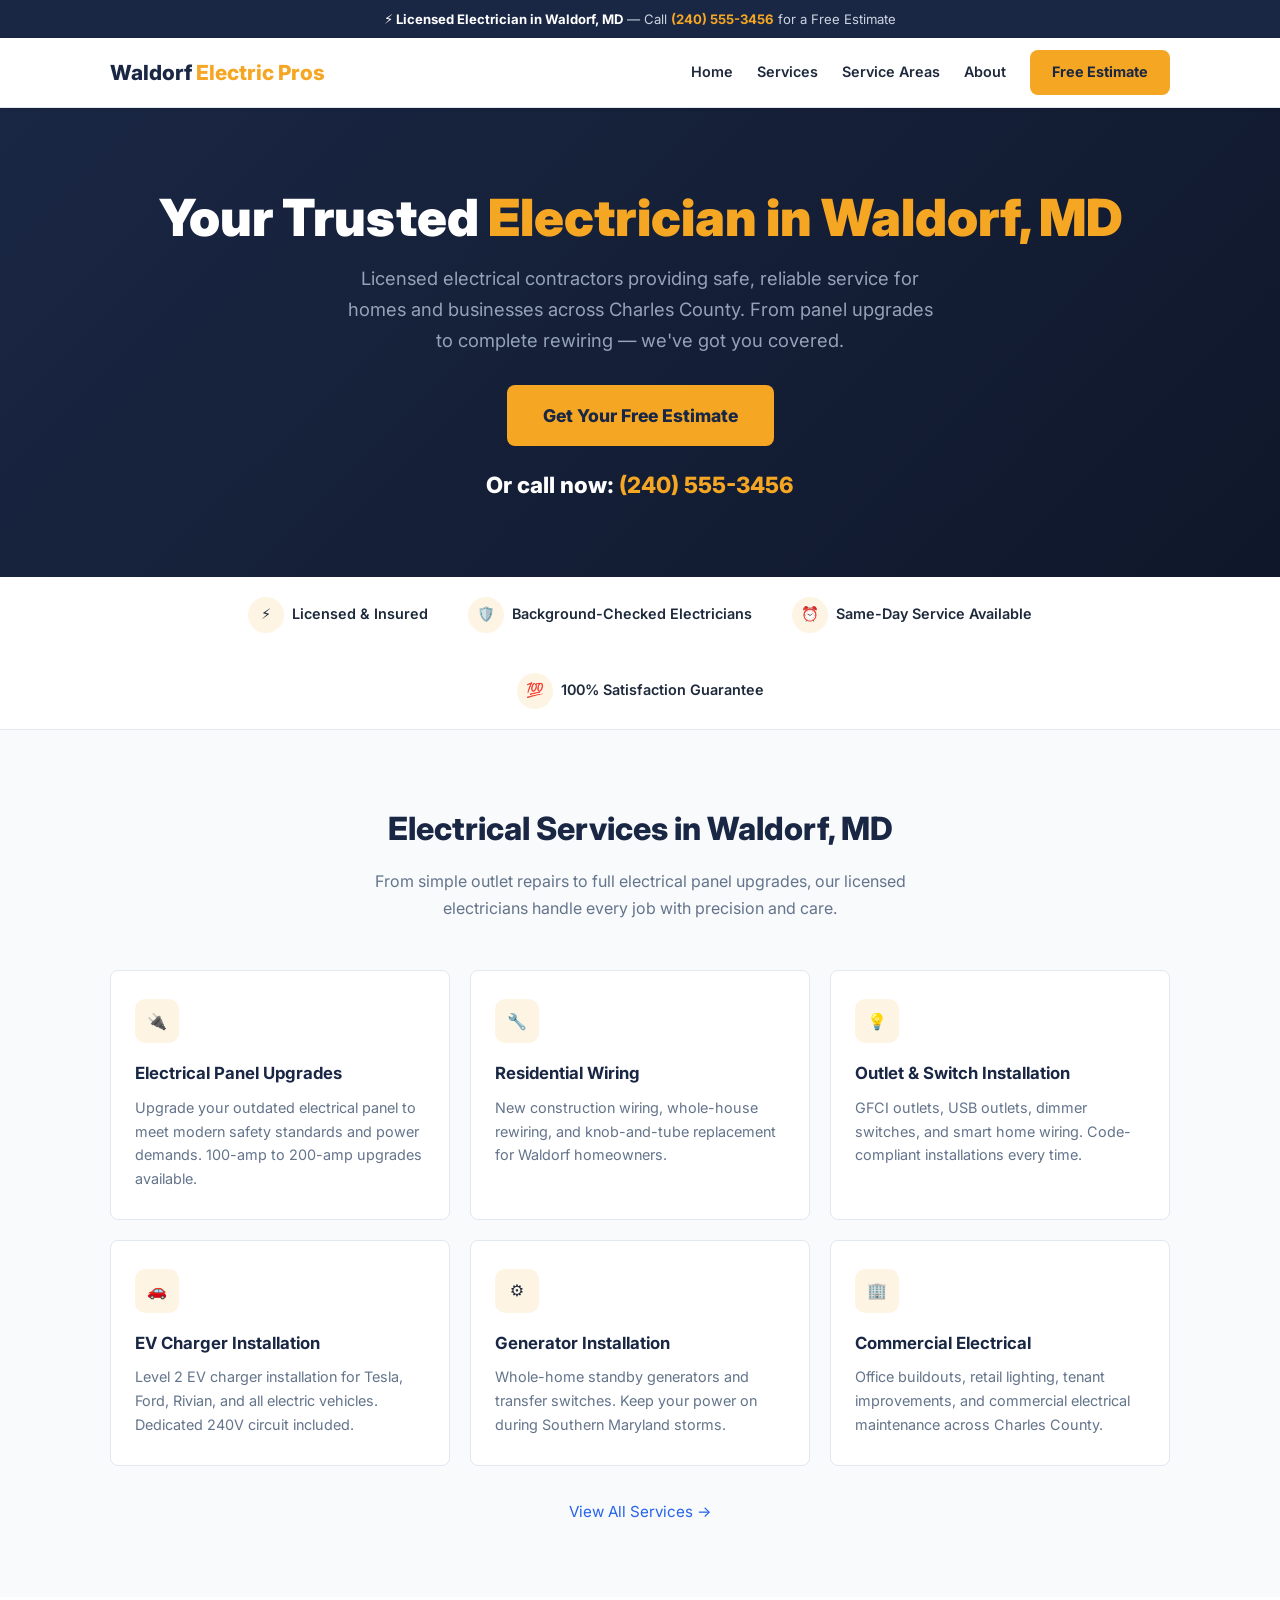
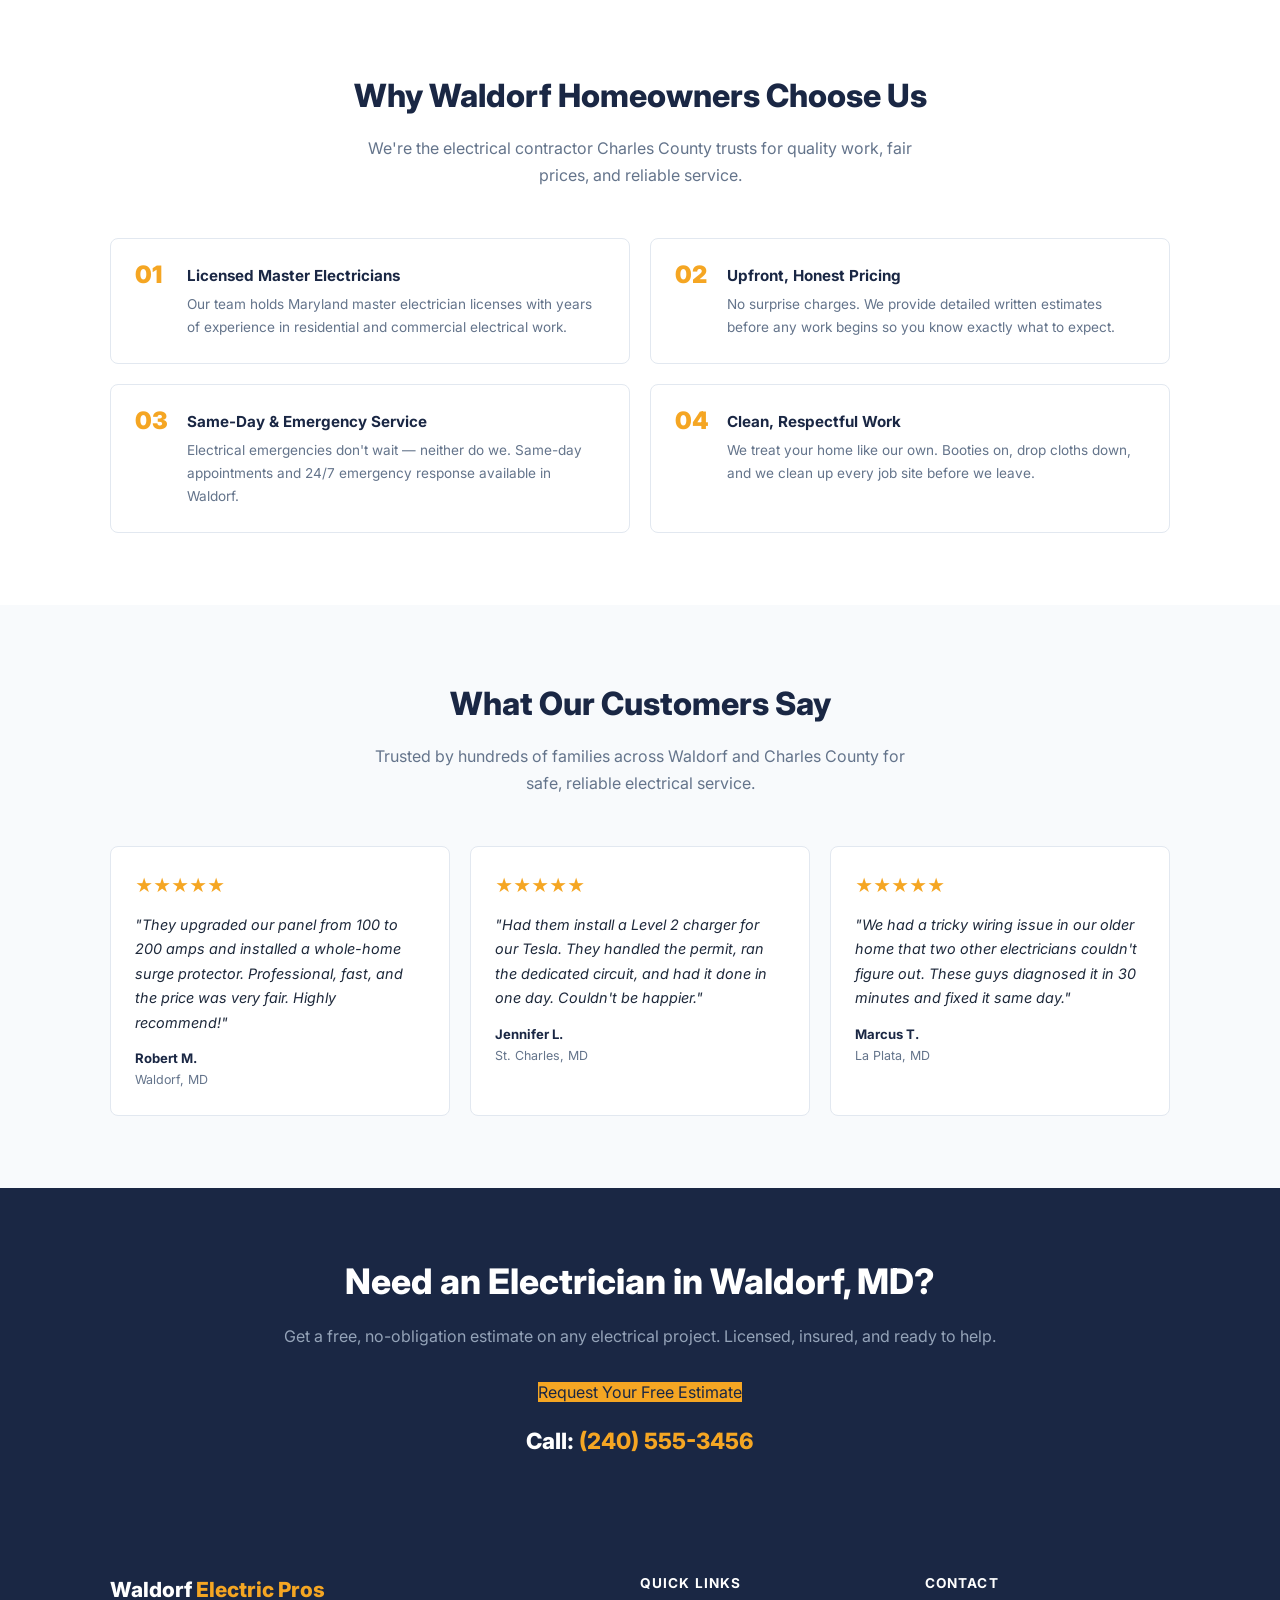
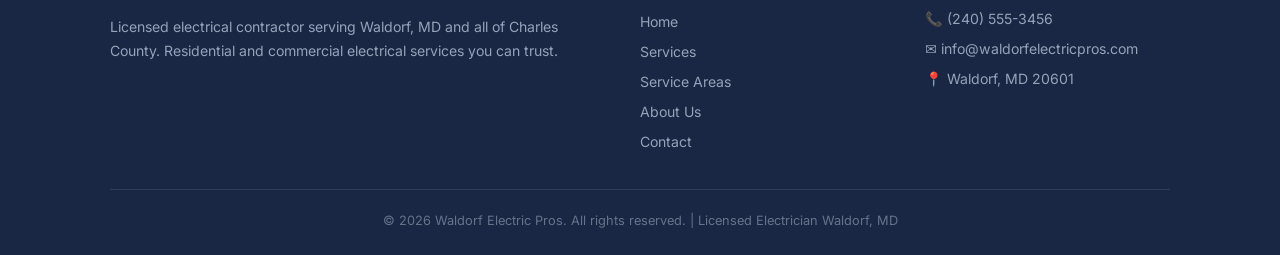
==== index.html @ 26029c0e "Initial build" ====
<!DOCTYPE html>
<html lang="en">
<head>
  <meta charset="UTF-8">
  <meta name="viewport" content="width=device-width, initial-scale=1.0">
  <title>Electrician Waldorf MD | Waldorf Electric Pros – Licensed Electrical Contractor</title>
  <meta name="description" content="Top-rated electrician in Waldorf, MD. Panel upgrades, wiring, EV charger installation & 24/7 emergency electrical service. Licensed electrical contractor serving Charles County. Call (240) 555-3456.">
  <meta name="keywords" content="electrician Waldorf MD, electrical contractor Charles County, panel upgrade Waldorf, EV charger installation Waldorf, emergency electrician Waldorf MD">
  <link rel="canonical" href="https://waldorfelectricpros.com/">
  <link rel="preconnect" href="https://fonts.googleapis.com">
  <link href="https://fonts.googleapis.com/css2?family=Inter:wght@400;600;700;800;900&display=swap" rel="stylesheet">
  <link rel="stylesheet" href="style.css">
</head>
<body>
  <!-- Top Bar -->
  <div class="topbar">
    <strong>⚡ Licensed Electrician in Waldorf, MD</strong> — Call <a href="tel:+12405553456" style="color:#F5A623;font-weight:700;">(240) 555-3456</a> for a Free Estimate
  </div>

  <!-- Header -->
  <header class="site-header">
    <div class="header-inner">
      <a href="index.html" class="site-logo">Waldorf <span>Electric Pros</span></a>
      <nav class="site-nav">
        <a href="index.html">Home</a>
        <a href="services.html">Services</a>
        <a href="areas.html">Service Areas</a>
        <a href="about.html">About</a>
        <a href="contact.html" class="btn-cta">Free Estimate</a>
      </nav>
      <button class="hamburger" onclick="document.getElementById('mobileMenu').classList.toggle('open')" aria-label="Menu">
        <span></span><span></span><span></span>
      </button>
    </div>
    <div class="mobile-menu" id="mobileMenu">
      <a href="index.html">Home</a>
      <a href="services.html">Services</a>
      <a href="areas.html">Service Areas</a>
      <a href="about.html">About</a>
      <a href="contact.html" class="btn-cta">Free Estimate</a>
    </div>
  </header>

  <!-- Hero -->
  <section class="hero">
    <div class="container">
      <h1>Your Trusted <span class="highlight">Electrician in Waldorf, MD</span></h1>
      <p>Licensed electrical contractors providing safe, reliable service for homes and businesses across Charles County. From panel upgrades to complete rewiring — we've got you covered.</p>
      <a href="contact.html" class="btn-hero">Get Your Free Estimate</a>
      <div class="hero-phone">Or call now: <a href="tel:+12405553456">(240) 555-3456</a></div>
    </div>
  </section>

  <!-- Trust Bar -->
  <div class="trust-bar">
    <div class="container">
      <div class="trust-items">
        <div class="trust-item">
          <div class="trust-icon">⚡</div>
          Licensed &amp; Insured
        </div>
        <div class="trust-item">
          <div class="trust-icon">🛡️</div>
          Background-Checked Electricians
        </div>
        <div class="trust-item">
          <div class="trust-icon">⏰</div>
          Same-Day Service Available
        </div>
        <div class="trust-item">
          <div class="trust-icon">💯</div>
          100% Satisfaction Guarantee
        </div>
      </div>
    </div>
  </div>

  <!-- Services Overview -->
  <section class="section">
    <div class="container">
      <h2 class="section-title">Electrical Services in Waldorf, MD</h2>
      <p class="section-sub">From simple outlet repairs to full electrical panel upgrades, our licensed electricians handle every job with precision and care.</p>
      <div class="services-grid">
        <div class="service-card">
          <div class="service-icon">🔌</div>
          <h3>Electrical Panel Upgrades</h3>
          <p>Upgrade your outdated electrical panel to meet modern safety standards and power demands. 100-amp to 200-amp upgrades available.</p>
        </div>
        <div class="service-card">
          <div class="service-icon">🔧</div>
          <h3>Residential Wiring</h3>
          <p>New construction wiring, whole-house rewiring, and knob-and-tube replacement for Waldorf homeowners.</p>
        </div>
        <div class="service-card">
          <div class="service-icon">💡</div>
          <h3>Outlet &amp; Switch Installation</h3>
          <p>GFCI outlets, USB outlets, dimmer switches, and smart home wiring. Code-compliant installations every time.</p>
        </div>
        <div class="service-card">
          <div class="service-icon">🚗</div>
          <h3>EV Charger Installation</h3>
          <p>Level 2 EV charger installation for Tesla, Ford, Rivian, and all electric vehicles. Dedicated 240V circuit included.</p>
        </div>
        <div class="service-card">
          <div class="service-icon">⚙️</div>
          <h3>Generator Installation</h3>
          <p>Whole-home standby generators and transfer switches. Keep your power on during Southern Maryland storms.</p>
        </div>
        <div class="service-card">
          <div class="service-icon">🏢</div>
          <h3>Commercial Electrical</h3>
          <p>Office buildouts, retail lighting, tenant improvements, and commercial electrical maintenance across Charles County.</p>
        </div>
      </div>
      <p style="text-align:center;margin-top:32px;">
        <a href="services.html" class="btn-hero" style="font-size:0.95rem;padding:12px 28px;">View All Services →</a>
      </p>
    </div>
  </section>

  <!-- Why Choose Us -->
  <section class="section" style="background:var(--white);">
    <div class="container">
      <h2 class="section-title">Why Waldorf Homeowners Choose Us</h2>
      <p class="section-sub">We're the electrical contractor Charles County trusts for quality work, fair prices, and reliable service.</p>
      <div class="why-grid">
        <div class="why-card">
          <div class="why-num">01</div>
          <div>
            <h3>Licensed Master Electricians</h3>
            <p>Our team holds Maryland master electrician licenses with years of experience in residential and commercial electrical work.</p>
          </div>
        </div>
        <div class="why-card">
          <div class="why-num">02</div>
          <div>
            <h3>Upfront, Honest Pricing</h3>
            <p>No surprise charges. We provide detailed written estimates before any work begins so you know exactly what to expect.</p>
          </div>
        </div>
        <div class="why-card">
          <div class="why-num">03</div>
          <div>
            <h3>Same-Day &amp; Emergency Service</h3>
            <p>Electrical emergencies don't wait — neither do we. Same-day appointments and 24/7 emergency response available in Waldorf.</p>
          </div>
        </div>
        <div class="why-card">
          <div class="why-num">04</div>
          <div>
            <h3>Clean, Respectful Work</h3>
            <p>We treat your home like our own. Booties on, drop cloths down, and we clean up every job site before we leave.</p>
          </div>
        </div>
      </div>
    </div>
  </section>

  <!-- Testimonials -->
  <section class="section">
    <div class="container">
      <h2 class="section-title">What Our Customers Say</h2>
      <p class="section-sub">Trusted by hundreds of families across Waldorf and Charles County for safe, reliable electrical service.</p>
      <div class="testimonials-grid">
        <div class="testimonial-card">
          <div class="testimonial-stars">★★★★★</div>
          <p class="testimonial-text">"They upgraded our panel from 100 to 200 amps and installed a whole-home surge protector. Professional, fast, and the price was very fair. Highly recommend!"</p>
          <div class="testimonial-name">Robert M.</div>
          <div class="testimonial-loc">Waldorf, MD</div>
        </div>
        <div class="testimonial-card">
          <div class="testimonial-stars">★★★★★</div>
          <p class="testimonial-text">"Had them install a Level 2 charger for our Tesla. They handled the permit, ran the dedicated circuit, and had it done in one day. Couldn't be happier."</p>
          <div class="testimonial-name">Jennifer L.</div>
          <div class="testimonial-loc">St. Charles, MD</div>
        </div>
        <div class="testimonial-card">
          <div class="testimonial-stars">★★★★★</div>
          <p class="testimonial-text">"We had a tricky wiring issue in our older home that two other electricians couldn't figure out. These guys diagnosed it in 30 minutes and fixed it same day."</p>
          <div class="testimonial-name">Marcus T.</div>
          <div class="testimonial-loc">La Plata, MD</div>
        </div>
      </div>
    </div>
  </section>

  <!-- CTA Strip -->
  <section class="cta-strip">
    <div class="container">
      <h2>Need an Electrician in Waldorf, MD?</h2>
      <p>Get a free, no-obligation estimate on any electrical project. Licensed, insured, and ready to help.</p>
      <a href="contact.html" class="btn-hero">Request Your Free Estimate</a>
      <div class="hero-phone" style="margin-top:16px;">Call: <a href="tel:+12405553456" style="color:var(--accent);">(240) 555-3456</a></div>
    </div>
  </section>

  <!-- Footer -->
  <footer class="site-footer">
    <div class="container">
      <div class="footer-grid">
        <div class="footer-brand">
          <div class="site-logo" style="color:#fff;">Waldorf <span>Electric Pros</span></div>
          <p>Licensed electrical contractor serving Waldorf, MD and all of Charles County. Residential and commercial electrical services you can trust.</p>
        </div>
        <div class="footer-links">
          <h4>Quick Links</h4>
          <a href="index.html">Home</a>
          <a href="services.html">Services</a>
          <a href="areas.html">Service Areas</a>
          <a href="about.html">About Us</a>
          <a href="contact.html">Contact</a>
        </div>
        <div class="footer-contact">
          <h4>Contact</h4>
          <p>📞 <a href="tel:+12405553456" style="color:#94a3b8;">(240) 555-3456</a></p>
          <p style="margin-top:6px;">✉️ <a href="mailto:info@waldorfelectricpros.com" style="color:#94a3b8;">info@waldorfelectricpros.com</a></p>
          <p style="margin-top:6px;">📍 Waldorf, MD 20601</p>
        </div>
      </div>
      <div class="footer-bottom">
        &copy; 2026 Waldorf Electric Pros. All rights reserved. | Licensed Electrician Waldorf, MD
      </div>
    </div>
  </footer>
</body>
</html>
---- style.css ----
/* Waldorf Electric Pros — Rank & Rent Site */
:root {
  --navy: #1a2744;
  --blue: #2563EB;
  --blue-dark: #1d4ed8;
  --accent: #F5A623;
  --accent-light: #F7BE5F;
  --bg: #f8fafc;
  --white: #ffffff;
  --text: #1e293b;
  --text-light: #64748b;
  --border: #e2e8f0;
  --radius: 8px;
  --shadow: 0 1px 3px rgba(0,0,0,0.1), 0 1px 2px rgba(0,0,0,0.06);
  --shadow-lg: 0 10px 15px -3px rgba(0,0,0,0.1), 0 4px 6px -4px rgba(0,0,0,0.1);
  --font: 'Inter', system-ui, -apple-system, sans-serif;
}
*, *::before, *::after { box-sizing: border-box; margin: 0; padding: 0; }
html { scroll-behavior: smooth; font-size: 16px; }
body { font-family: var(--font); background: var(--bg); color: var(--text); line-height: 1.7; }
a { color: var(--blue); text-decoration: none; }
img { max-width: 100%; display: block; }
.container { max-width: 1100px; margin: 0 auto; padding: 0 20px; }

/* Top Bar */
.topbar { background: var(--navy); color: #cbd5e1; font-size: 0.82rem; padding: 8px 0; text-align: center; }
.topbar strong { color: #fff; }

/* Header */
.site-header { background: var(--white); border-bottom: 1px solid var(--border); padding: 0; position: sticky; top: 0; z-index: 100; box-shadow: var(--shadow); }
.header-inner { display: flex; align-items: center; justify-content: space-between; padding: 12px 20px; max-width: 1100px; margin: 0 auto; }
.site-logo { font-size: 1.3rem; font-weight: 800; color: var(--navy); }
.site-logo span { color: var(--accent); }
.site-nav { display: flex; gap: 24px; align-items: center; }
.site-nav a { color: var(--text); font-size: 0.9rem; font-weight: 600; transition: color 0.2s; }
.site-nav a:hover { color: var(--accent); }
.site-nav .btn-cta { background: var(--accent); color: var(--navy); padding: 10px 22px; border-radius: var(--radius); font-weight: 700; font-size: 0.9rem; transition: background 0.2s; }
.site-nav .btn-cta:hover { background: var(--accent-light); }
.hamburger { display: none; background: none; border: none; cursor: pointer; padding: 8px; }
.hamburger span { display: block; width: 24px; height: 2px; background: var(--navy); margin: 5px 0; transition: 0.3s; }
.mobile-menu { display: none; background: var(--white); border-top: 1px solid var(--border); padding: 16px 20px; }
.mobile-menu a { display: block; padding: 10px 0; font-weight: 600; color: var(--text); border-bottom: 1px solid var(--border); }
.mobile-menu .btn-cta { display: inline-block; margin-top: 12px; background: var(--accent); color: var(--navy); padding: 12px 24px; border-radius: var(--radius); text-align: center; width: 100%; font-weight: 700; }
@media (max-width: 768px) {
  .site-nav { display: none; }
  .hamburger { display: block; }
  .mobile-menu.open { display: block; }
}

/* Hero */
.hero { background: linear-gradient(135deg, var(--navy) 0%, #0f172a 100%); color: #fff; padding: 80px 0 72px; text-align: center; position: relative; overflow: hidden; }
.hero h1 { font-size: clamp(2rem, 5vw, 3.2rem); font-weight: 900; line-height: 1.15; margin-bottom: 16px; }
.hero h1 .highlight { color: var(--accent); }
.hero p { font-size: 1.15rem; color: #94a3b8; max-width: 600px; margin: 0 auto 28px; }
.hero .btn-hero { display: inline-block; background: var(--accent); color: var(--navy); padding: 16px 36px; border-radius: var(--radius); font-weight: 800; font-size: 1.1rem; transition: background 0.2s, transform 0.15s; }
.hero .btn-hero:hover { background: var(--accent-light); transform: translateY(-2px); }
.hero-phone { font-size: 1.4rem; font-weight: 800; color: #fff; margin-top: 20px; }
.hero-phone a { color: var(--accent); }

/* Trust Bar */
.trust-bar { background: var(--white); border-bottom: 1px solid var(--border); padding: 20px 0; }
.trust-items { display: flex; justify-content: center; gap: 40px; flex-wrap: wrap; }
.trust-item { display: flex; align-items: center; gap: 8px; font-size: 0.9rem; font-weight: 600; color: var(--text); }
.trust-icon { width: 36px; height: 36px; background: rgba(245,166,35,0.12); border-radius: 50%; display: flex; align-items: center; justify-content: center; }

/* Section */
.section { padding: 72px 0; }
.section-title { font-size: clamp(1.5rem, 3vw, 2rem); font-weight: 800; text-align: center; margin-bottom: 12px; color: var(--navy); }
.section-sub { text-align: center; color: var(--text-light); max-width: 560px; margin: 0 auto 48px; }

/* Services Grid */
.services-grid { display: grid; grid-template-columns: repeat(3, 1fr); gap: 20px; }
@media (max-width: 768px) { .services-grid { grid-template-columns: 1fr; } }
.service-card { background: var(--white); border: 1px solid var(--border); border-radius: var(--radius); padding: 28px 24px; transition: box-shadow 0.2s, transform 0.2s; }
.service-card:hover { box-shadow: var(--shadow-lg); transform: translateY(-3px); }
.service-card h3 { font-size: 1.05rem; font-weight: 700; color: var(--navy); margin-bottom: 8px; }
.service-card p { font-size: 0.9rem; color: var(--text-light); line-height: 1.65; }
.service-icon { width: 44px; height: 44px; background: rgba(245,166,35,0.12); border-radius: 10px; display: flex; align-items: center; justify-content: center; margin-bottom: 16px; }

/* Why Choose Us */
.why-grid { display: grid; grid-template-columns: repeat(2, 1fr); gap: 20px; }
@media (max-width: 640px) { .why-grid { grid-template-columns: 1fr; } }
.why-card { display: flex; gap: 16px; background: var(--white); border: 1px solid var(--border); border-radius: var(--radius); padding: 24px; }
.why-num { font-size: 1.5rem; font-weight: 900; color: var(--accent); line-height: 1; min-width: 36px; }
.why-card h3 { font-size: 0.95rem; font-weight: 700; color: var(--navy); margin-bottom: 4px; }
.why-card p { font-size: 0.85rem; color: var(--text-light); }

/* Testimonials */
.testimonials-grid { display: grid; grid-template-columns: repeat(3, 1fr); gap: 20px; }
@media (max-width: 768px) { .testimonials-grid { grid-template-columns: 1fr; } }
.testimonial-card { background: var(--white); border: 1px solid var(--border); border-radius: var(--radius); padding: 24px; }
.testimonial-stars { color: var(--accent); font-size: 1.1rem; margin-bottom: 12px; }
.testimonial-text { font-size: 0.9rem; color: var(--text); font-style: italic; margin-bottom: 12px; line-height: 1.7; }
.testimonial-name { font-size: 0.82rem; font-weight: 700; color: var(--navy); }
.testimonial-loc { font-size: 0.78rem; color: var(--text-light); }

/* CTA Strip */
.cta-strip { background: var(--navy); text-align: center; padding: 64px 20px; color: #fff; }
.cta-strip h2 { font-size: clamp(1.5rem, 4vw, 2.2rem); font-weight: 800; margin-bottom: 12px; }
.cta-strip p { color: #94a3b8; margin-bottom: 28px; }
.cta-strip .btn-hero { background: var(--accent); color: var(--navy); }

/* Areas */
.areas-grid { display: grid; grid-template-columns: repeat(3, 1fr); gap: 16px; }
@media (max-width: 640px) { .areas-grid { grid-template-columns: repeat(2, 1fr); } }
.area-tag { background: var(--white); border: 1px solid var(--border); border-radius: var(--radius); padding: 14px 18px; font-weight: 600; font-size: 0.9rem; text-align: center; }

/* Area Sections */
.area-section { margin-bottom: 48px; }
.area-section h2 { font-size: 1.3rem; font-weight: 800; color: var(--navy); margin-bottom: 20px; padding-bottom: 8px; border-bottom: 3px solid var(--accent); display: inline-block; }

/* Contact Form */
.contact-grid { display: grid; grid-template-columns: 1fr 1.3fr; gap: 48px; align-items: start; }
@media (max-width: 768px) { .contact-grid { grid-template-columns: 1fr; } }
.contact-info h2 { font-size: 1.4rem; font-weight: 800; color: var(--navy); margin-bottom: 8px; }
.contact-info p { color: var(--text-light); margin-bottom: 24px; }
.info-row { display: flex; align-items: flex-start; gap: 12px; margin-bottom: 16px; }
.info-row strong { display: block; font-size: 0.8rem; text-transform: uppercase; letter-spacing: 0.04em; color: var(--text-light); }
.info-row p { font-weight: 700; color: var(--navy); }
.contact-form { background: var(--white); border: 1px solid var(--border); border-radius: var(--radius); padding: 32px; box-shadow: var(--shadow-lg); }
.contact-form h2 { font-size: 1.2rem; font-weight: 800; color: var(--navy); margin-bottom: 20px; }
.form-row { display: grid; grid-template-columns: 1fr 1fr; gap: 14px; }
@media (max-width: 480px) { .form-row { grid-template-columns: 1fr; } }
.form-group { margin-bottom: 14px; }
.form-group label { display: block; font-size: 0.8rem; font-weight: 700; color: var(--navy); margin-bottom: 4px; text-transform: uppercase; letter-spacing: 0.03em; }
.form-group input, .form-group select, .form-group textarea { width: 100%; padding: 10px 14px; border: 1.5px solid var(--border); border-radius: var(--radius); font-family: var(--font); font-size: 0.92rem; background: var(--bg); transition: border-color 0.2s; outline: none; }
.form-group input:focus, .form-group select:focus, .form-group textarea:focus { border-color: var(--accent); background: #fff; }
.form-group textarea { resize: vertical; min-height: 100px; }
.form-submit { width: 100%; padding: 14px; background: var(--accent); color: var(--navy); border: none; border-radius: var(--radius); font-family: var(--font); font-size: 1rem; font-weight: 700; cursor: pointer; transition: background 0.2s; }
.form-submit:hover { background: var(--accent-light); }

/* About Page */
.about-hero { background: linear-gradient(135deg, var(--navy) 0%, #0f172a 100%); color: #fff; padding: 60px 0; text-align: center; }
.about-hero h1 { font-size: clamp(1.8rem, 4vw, 2.6rem); font-weight: 900; margin-bottom: 12px; }
.about-hero p { color: #94a3b8; max-width: 560px; margin: 0 auto; font-size: 1.05rem; }
.values-grid { display: grid; grid-template-columns: repeat(3, 1fr); gap: 20px; }
@media (max-width: 768px) { .values-grid { grid-template-columns: 1fr; } }
.value-card { background: var(--white); border: 1px solid var(--border); border-radius: var(--radius); padding: 28px 24px; text-align: center; }
.value-card h3 { font-size: 1rem; font-weight: 700; color: var(--navy); margin-bottom: 8px; }
.value-card p { font-size: 0.88rem; color: var(--text-light); }
.value-icon { width: 52px; height: 52px; background: rgba(245,166,35,0.12); border-radius: 50%; display: flex; align-items: center; justify-content: center; margin: 0 auto 16px; font-size: 1.4rem; }
.credentials-list { list-style: none; padding: 0; }
.credentials-list li { padding: 12px 0; border-bottom: 1px solid var(--border); font-size: 0.95rem; display: flex; align-items: center; gap: 10px; }
.credentials-list li::before { content: "⚡"; }

/* Footer */
.site-footer { background: var(--navy); color: #94a3b8; padding: 48px 0 24px; font-size: 0.88rem; }
.footer-grid { display: grid; grid-template-columns: 2fr 1fr 1fr; gap: 40px; margin-bottom: 32px; }
@media (max-width: 640px) { .footer-grid { grid-template-columns: 1fr; } }
.footer-brand p { margin-top: 8px; line-height: 1.7; }
.footer-links h4, .footer-contact h4 { color: #fff; font-size: 0.85rem; text-transform: uppercase; letter-spacing: 0.08em; margin-bottom: 12px; }
.footer-links a { display: block; color: #94a3b8; padding: 3px 0; transition: color 0.2s; }
.footer-links a:hover { color: #fff; }
.footer-bottom { border-top: 1px solid rgba(255,255,255,0.1); padding-top: 20px; text-align: center; font-size: 0.8rem; color: #64748b; }
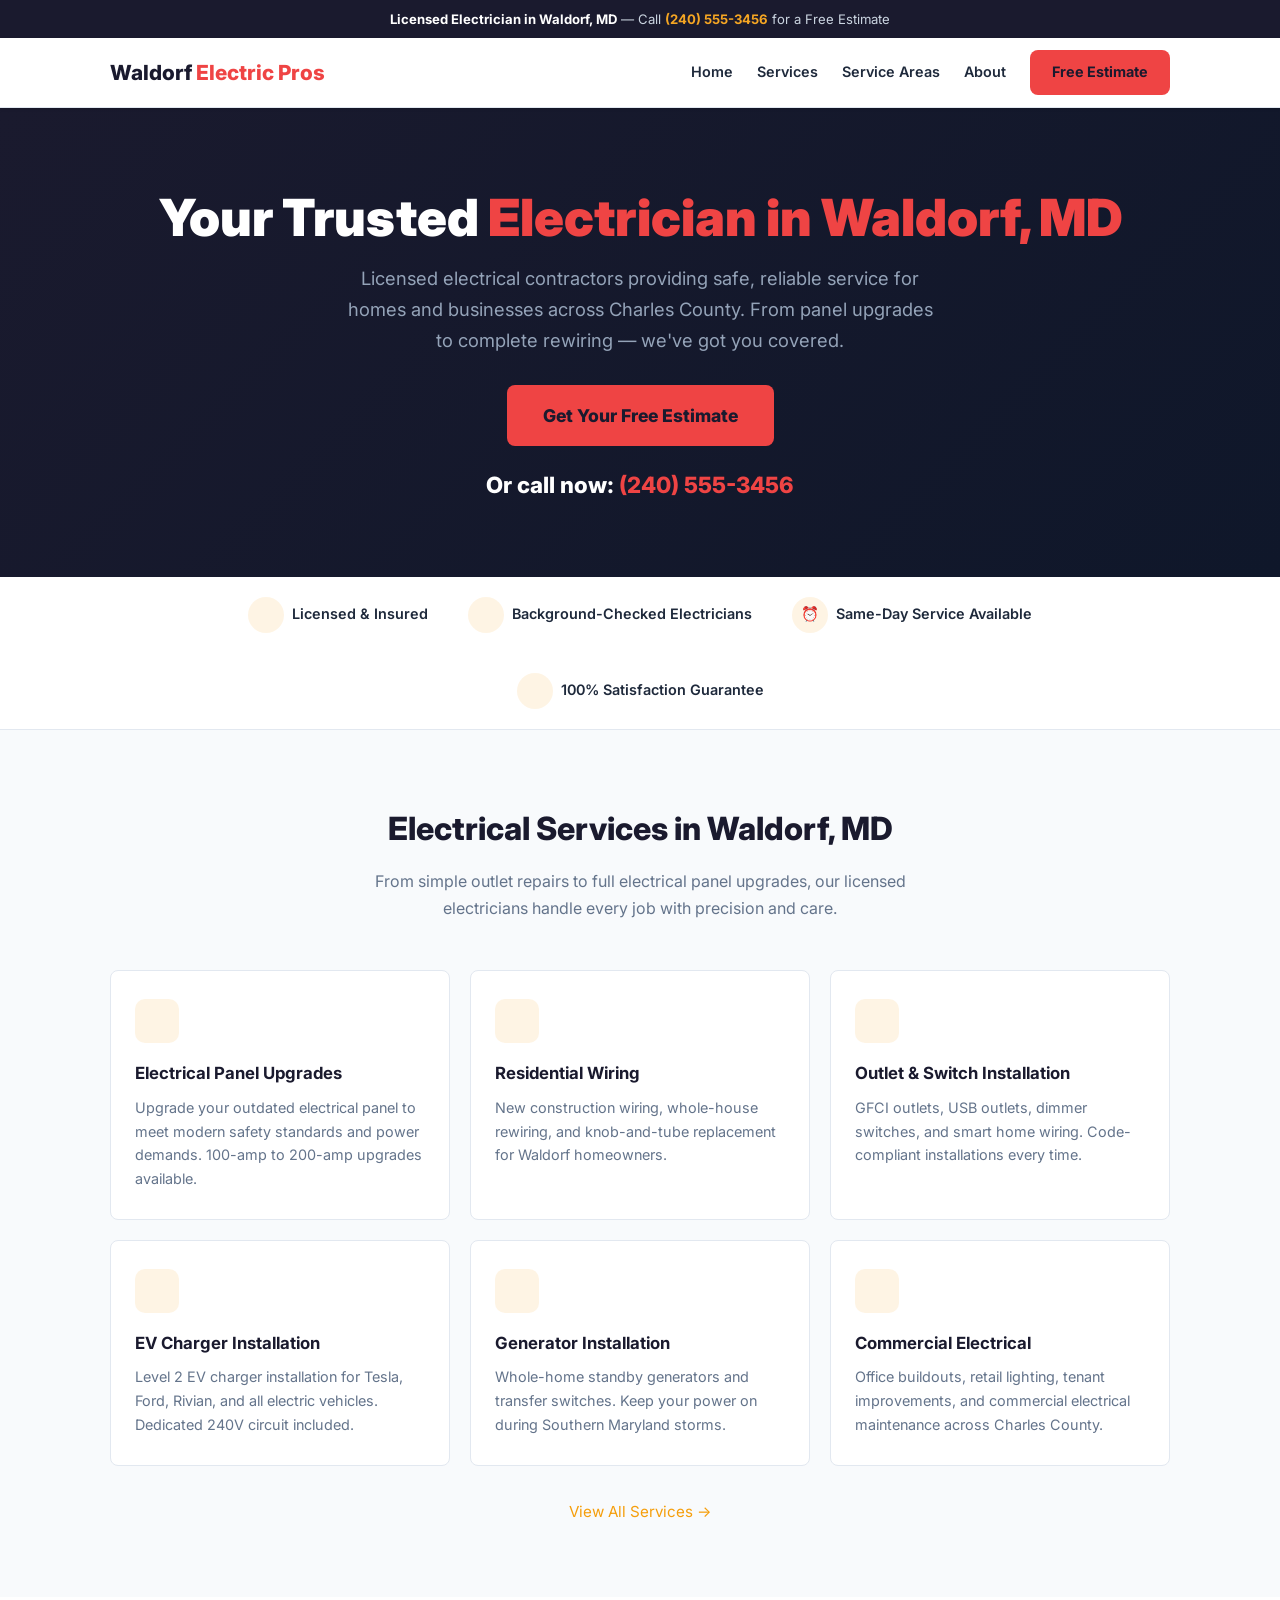
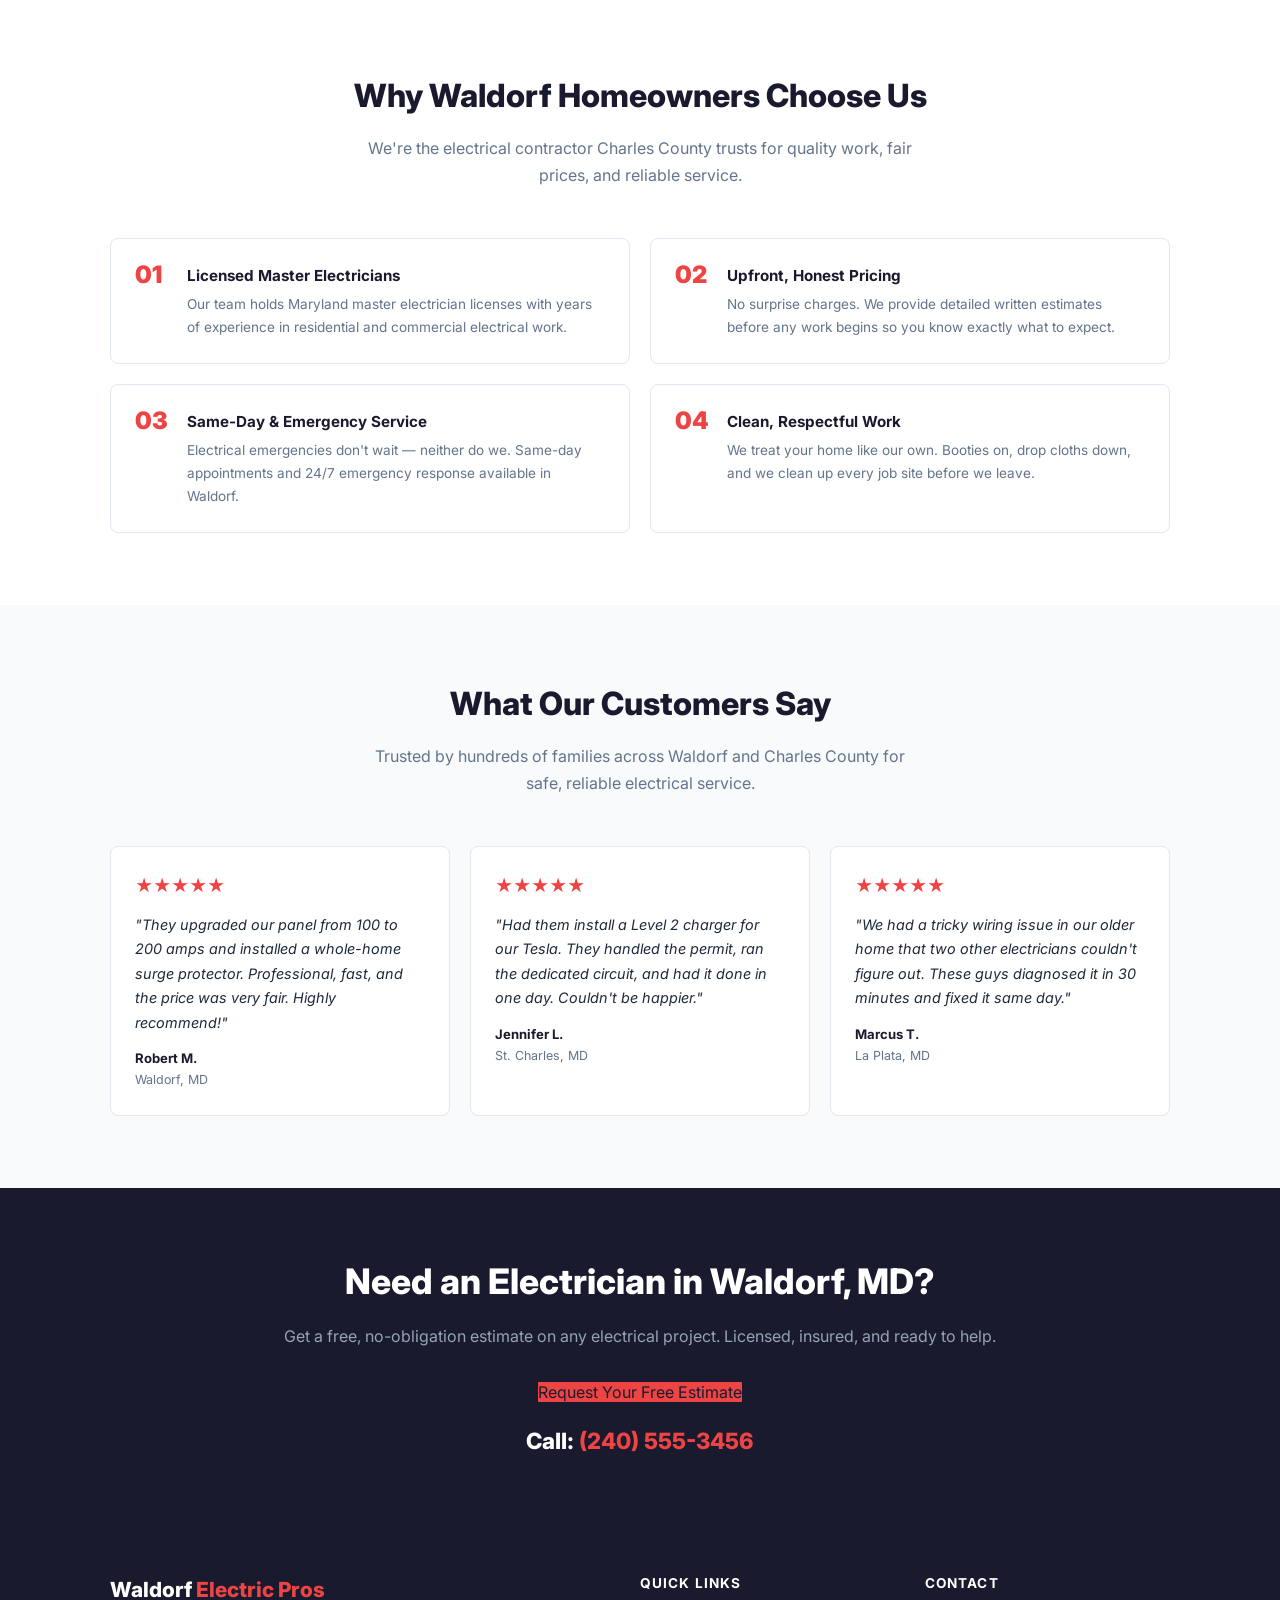
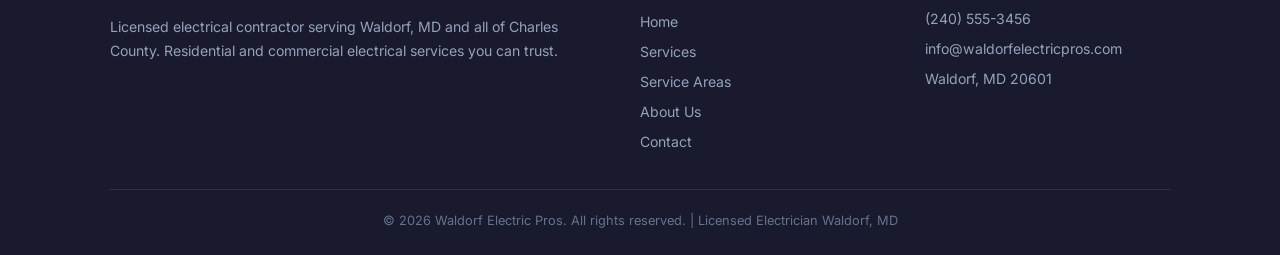
==== commit decd5458: "Restyle: trade-specific color palette + SVG icon colors" ====
--- a/index.html
+++ b/index.html
@@ -14,7 +14,7 @@
 <body>
   <!-- Top Bar -->
   <div class="topbar">
-    <strong>⚡ Licensed Electrician in Waldorf, MD</strong> — Call <a href="tel:+12405553456" style="color:#F5A623;font-weight:700;">(240) 555-3456</a> for a Free Estimate
+    <strong> Licensed Electrician in Waldorf, MD</strong> — Call <a href="tel:+12405553456" style="color:#F5A623;font-weight:700;">(240) 555-3456</a> for a Free Estimate
   </div>
 
   <!-- Header -->
@@ -56,11 +56,11 @@
     <div class="container">
       <div class="trust-items">
         <div class="trust-item">
-          <div class="trust-icon">⚡</div>
+          <div class="trust-icon"></div>
           Licensed &amp; Insured
         </div>
         <div class="trust-item">
-          <div class="trust-icon">🛡️</div>
+          <div class="trust-icon"></div>
           Background-Checked Electricians
         </div>
         <div class="trust-item">
@@ -68,7 +68,7 @@
           Same-Day Service Available
         </div>
         <div class="trust-item">
-          <div class="trust-icon">💯</div>
+          <div class="trust-icon"></div>
           100% Satisfaction Guarantee
         </div>
       </div>
@@ -82,32 +82,32 @@
       <p class="section-sub">From simple outlet repairs to full electrical panel upgrades, our licensed electricians handle every job with precision and care.</p>
       <div class="services-grid">
         <div class="service-card">
-          <div class="service-icon">🔌</div>
+          <div class="service-icon"></div>
           <h3>Electrical Panel Upgrades</h3>
           <p>Upgrade your outdated electrical panel to meet modern safety standards and power demands. 100-amp to 200-amp upgrades available.</p>
         </div>
         <div class="service-card">
-          <div class="service-icon">🔧</div>
+          <div class="service-icon"></div>
           <h3>Residential Wiring</h3>
           <p>New construction wiring, whole-house rewiring, and knob-and-tube replacement for Waldorf homeowners.</p>
         </div>
         <div class="service-card">
-          <div class="service-icon">💡</div>
+          <div class="service-icon"></div>
           <h3>Outlet &amp; Switch Installation</h3>
           <p>GFCI outlets, USB outlets, dimmer switches, and smart home wiring. Code-compliant installations every time.</p>
         </div>
         <div class="service-card">
-          <div class="service-icon">🚗</div>
+          <div class="service-icon"></div>
           <h3>EV Charger Installation</h3>
           <p>Level 2 EV charger installation for Tesla, Ford, Rivian, and all electric vehicles. Dedicated 240V circuit included.</p>
         </div>
         <div class="service-card">
-          <div class="service-icon">⚙️</div>
+          <div class="service-icon"></div>
           <h3>Generator Installation</h3>
           <p>Whole-home standby generators and transfer switches. Keep your power on during Southern Maryland storms.</p>
         </div>
         <div class="service-card">
-          <div class="service-icon">🏢</div>
+          <div class="service-icon"></div>
           <h3>Commercial Electrical</h3>
           <p>Office buildouts, retail lighting, tenant improvements, and commercial electrical maintenance across Charles County.</p>
         </div>
@@ -212,9 +212,9 @@
         </div>
         <div class="footer-contact">
           <h4>Contact</h4>
-          <p>📞 <a href="tel:+12405553456" style="color:#94a3b8;">(240) 555-3456</a></p>
-          <p style="margin-top:6px;">✉️ <a href="mailto:info@waldorfelectricpros.com" style="color:#94a3b8;">info@waldorfelectricpros.com</a></p>
-          <p style="margin-top:6px;">📍 Waldorf, MD 20601</p>
+          <p> <a href="tel:+12405553456" style="color:#94a3b8;">(240) 555-3456</a></p>
+          <p style="margin-top:6px;"> <a href="mailto:info@waldorfelectricpros.com" style="color:#94a3b8;">info@waldorfelectricpros.com</a></p>
+          <p style="margin-top:6px;"> Waldorf, MD 20601</p>
         </div>
       </div>
       <div class="footer-bottom">
--- a/style.css
+++ b/style.css
@@ -1,10 +1,10 @@
 /* Waldorf Electric Pros — Rank & Rent Site */
 :root {
-  --navy: #1a2744;
-  --blue: #2563EB;
-  --blue-dark: #1d4ed8;
-  --accent: #F5A623;
-  --accent-light: #F7BE5F;
+  --navy: #1a1a2e;
+  --blue: #f59e0b;
+  --blue-dark: #d97706;
+  --accent: #ef4444;
+  --accent-light: #f87171;
   --bg: #f8fafc;
   --white: #ffffff;
   --text: #1e293b;
